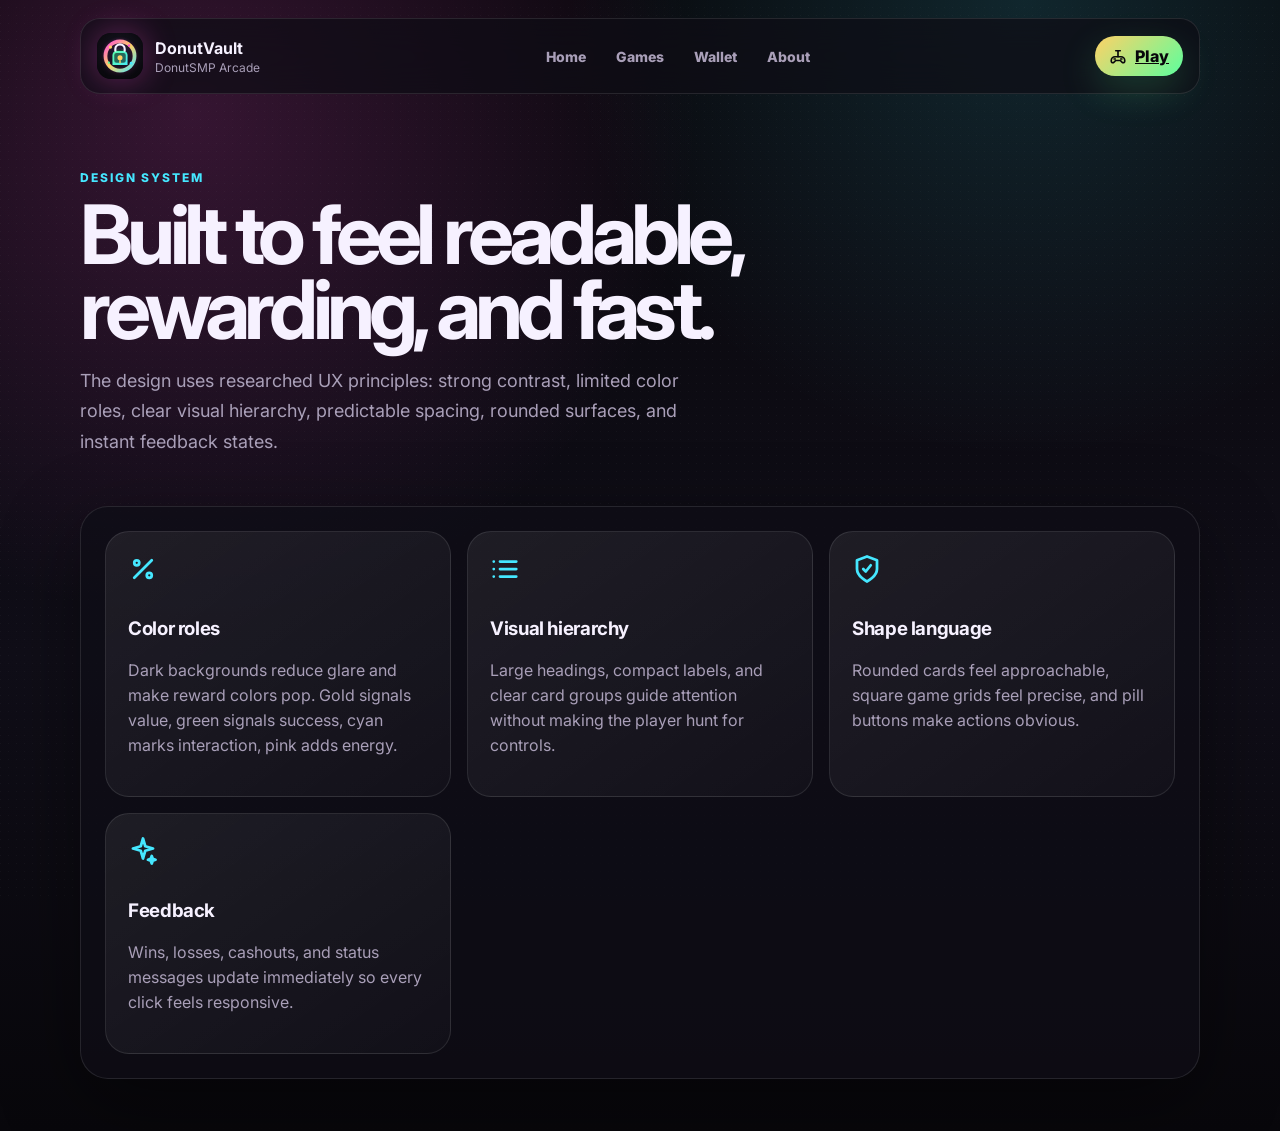
==== about.html @ b3928fac "Expand arcade pages and game lineup" ====
<!DOCTYPE html><html lang="en"><head><meta charset="UTF-8"/><meta name="viewport" content="width=device-width, initial-scale=1.0"/><title>About | DonutVault</title><link rel="icon" href="assets/donutvault-logo.svg" type="image/svg+xml"/><link rel="preconnect" href="https://fonts.googleapis.com"><link rel="preconnect" href="https://fonts.gstatic.com" crossorigin><link href="https://fonts.googleapis.com/css2?family=Inter:wght@400;500;600;700;800;900&display=swap" rel="stylesheet"><link rel="stylesheet" href="style.css"/></head><body><div class="noise"></div><nav class="nav"><a class="brand" href="index.html"><img class="brand-logo" src="assets/donutvault-logo.svg" alt="DonutVault logo"/><div><strong>DonutVault</strong><span>DonutSMP Arcade</span></div></a><div class="nav-links"><a href="index.html">Home</a><a href="games.html">Games</a><a href="wallet.html">Wallet</a><a href="about.html">About</a></div><div class="nav-actions"><a class="primary small" href="games.html"><span class="i i-joystick"></span>Play</a></div></nav><main><section class="page-hero"><p class="eyebrow">Design system</p><h1>Built to feel readable, rewarding, and fast.</h1><p class="subtext">The design uses researched UX principles: strong contrast, limited color roles, clear visual hierarchy, predictable spacing, rounded surfaces, and instant feedback states.</p></section><section class="section"><div class="feature-grid"><article class="feature-card"><span class="i i-percent"></span><h3>Color roles</h3><p>Dark backgrounds reduce glare and make reward colors pop. Gold signals value, green signals success, cyan marks interaction, pink adds energy.</p></article><article class="feature-card"><span class="i i-list"></span><h3>Visual hierarchy</h3><p>Large headings, compact labels, and clear card groups guide attention without making the player hunt for controls.</p></article><article class="feature-card"><span class="i i-shield"></span><h3>Shape language</h3><p>Rounded cards feel approachable, square game grids feel precise, and pill buttons make actions obvious.</p></article><article class="feature-card"><span class="i i-spark"></span><h3>Feedback</h3><p>Wins, losses, cashouts, and status messages update immediately so every click feels responsive.</p></article></div></section></main></body></html>
---- style.css ----
:root {
  --bg: #08070b;
  --bg-2: #111019;
  --card: #171421;
  --card-2: #201a2f;
  --text: #f6f1ff;
  --muted: #a99fb8;
  --line: rgba(255,255,255,.1);
  --pink: #ff4fd8;
  --cyan: #45e7ff;
  --gold: #ffd166;
  --green: #5cff9d;
  --danger: #ff5b7f;
  --shadow: 0 24px 80px rgba(0,0,0,.42);
}

* { box-sizing: border-box; }
html { scroll-behavior: smooth; }
body {
  margin: 0;
  min-height: 100vh;
  font-family: Inter, system-ui, sans-serif;
  color: var(--text);
  background:
    radial-gradient(circle at 15% 10%, rgba(255,79,216,.18), transparent 34%),
    radial-gradient(circle at 80% 0%, rgba(69,231,255,.14), transparent 30%),
    linear-gradient(180deg, #08070b 0%, #100e18 58%, #08070b 100%);
  overflow-x: hidden;
}

.noise {
  position: fixed;
  inset: 0;
  opacity: .035;
  pointer-events: none;
  background-image: linear-gradient(45deg, #fff 1px, transparent 1px);
  background-size: 8px 8px;
  z-index: 0;
}

.nav, main { position: relative; z-index: 1; }
.nav {
  width: min(1120px, calc(100% - 32px));
  margin: 18px auto 0;
  padding: 14px 16px;
  display: flex;
  align-items: center;
  justify-content: space-between;
  border: 1px solid var(--line);
  border-radius: 20px;
  background: rgba(15,13,22,.72);
  backdrop-filter: blur(18px);
}

.brand { display: flex; gap: 12px; align-items: center; }
.brand-logo {
  width: 46px;
  height: 46px;
  border-radius: 14px;
  box-shadow: 0 0 32px rgba(255,79,216,.35);
}
.brand strong, .brand span { display: block; }
.brand span { color: var(--muted); font-size: 12px; margin-top: 2px; }
.nav-actions { display: flex; gap: 10px; }

main { width: min(1120px, calc(100% - 32px)); margin: 0 auto; }
.hero {
  min-height: 600px;
  display: grid;
  grid-template-columns: 1.12fr .88fr;
  align-items: center;
  gap: 42px;
}
.eyebrow {
  margin: 0 0 12px;
  color: var(--cyan);
  text-transform: uppercase;
  letter-spacing: .16em;
  font-size: 12px;
  font-weight: 800;
}
h1, h2, h3, p { margin-top: 0; }
h1 {
  max-width: 720px;
  font-size: clamp(42px, 7vw, 82px);
  line-height: .92;
  letter-spacing: -.07em;
  margin-bottom: 22px;
}
h2 { font-size: clamp(30px, 4vw, 48px); letter-spacing: -.05em; margin-bottom: 0; }
h3 { letter-spacing: -.02em; }
.subtext {
  max-width: 620px;
  color: var(--muted);
  font-size: 18px;
  line-height: 1.7;
}
.hero-buttons { display: flex; gap: 12px; flex-wrap: wrap; margin-top: 28px; }

button, .secondary, select {
  border: 0;
  font: inherit;
  cursor: pointer;
  text-decoration: none;
}
.primary, .secondary, .ghost, .tab {
  border-radius: 999px;
  padding: 13px 18px;
  font-weight: 800;
  transition: .2s ease;
}
.primary {
  color: #08070b;
  background: linear-gradient(135deg, var(--gold), var(--green));
  box-shadow: 0 14px 38px rgba(92,255,157,.18);
}
.secondary, .ghost, .tab {
  color: var(--text);
  background: rgba(255,255,255,.06);
  border: 1px solid var(--line);
}
.tab.active { border-color: rgba(69,231,255,.65); color: var(--cyan); background: rgba(69,231,255,.1); }
.small { padding: 10px 14px; }
.full { width: 100%; margin-top: 14px; }
button:hover, .secondary:hover { transform: translateY(-2px); filter: brightness(1.05); }
button:disabled { opacity: .45; cursor: not-allowed; transform: none; }

.balance-card {
  position: relative;
  min-height: 340px;
  padding: 28px;
  border: 1px solid var(--line);
  border-radius: 32px;
  background: linear-gradient(135deg, rgba(255,255,255,.08), rgba(255,255,255,.03)), var(--card);
  box-shadow: var(--shadow);
  overflow: hidden;
}
.balance-card:before {
  content: "";
  position: absolute;
  width: 250px;
  height: 250px;
  border-radius: 999px;
  right: -80px;
  top: -80px;
  background: radial-gradient(circle, rgba(255,79,216,.45), transparent 65%);
}
.balance-top, .balance-meta { position: relative; display: flex; justify-content: space-between; gap: 12px; }
.balance-top { align-items: center; color: var(--muted); font-weight: 700; }
.live-pill {
  color: #07110b;
  background: var(--green);
  border-radius: 999px;
  padding: 5px 9px;
  font-size: 11px;
  font-weight: 900;
}
.balance {
  position: relative;
  margin: 64px 0 52px;
  font-size: clamp(48px, 8vw, 78px);
  font-weight: 900;
  letter-spacing: -.06em;
}
.balance-meta > div {
  flex: 1;
  padding: 14px;
  border: 1px solid var(--line);
  border-radius: 18px;
  background: rgba(0,0,0,.18);
}
.balance-meta span, .balance-meta strong { display: block; }
.balance-meta span { color: var(--muted); font-size: 12px; margin-bottom: 6px; }
.pulse-line {
  position: absolute;
  left: 0;
  bottom: 0;
  height: 4px;
  width: 100%;
  background: linear-gradient(90deg, var(--pink), var(--cyan), var(--green));
  animation: glow 2.5s ease-in-out infinite alternate;
}
@keyframes glow { from { opacity: .45; } to { opacity: 1; } }

.notice, .wallet-panel, .section {
  margin-bottom: 52px;
  padding: 24px;
  border: 1px solid var(--line);
  border-radius: 28px;
  background: rgba(15,13,22,.78);
  box-shadow: var(--shadow);
}
.notice { color: var(--muted); line-height: 1.6; margin-top: -36px; }
.notice strong { color: var(--text); }
.wallet-panel { display: none; }
.wallet-panel.open { display: block; animation: pop .22s ease; }
@keyframes pop { from { opacity: 0; transform: translateY(10px); } to { opacity: 1; transform: translateY(0); } }
.panel-head, .section-head, .game-info {
  display: flex;
  align-items: flex-start;
  justify-content: space-between;
  gap: 16px;
  margin-bottom: 22px;
}
.game-info span, .stats-pill {
  color: var(--gold);
  border: 1px solid rgba(255,209,102,.25);
  background: rgba(255,209,102,.08);
  padding: 8px 12px;
  border-radius: 999px;
  font-size: 13px;
  font-weight: 800;
  white-space: nowrap;
}
.icon-btn {
  width: 38px;
  height: 38px;
  border-radius: 50%;
  color: var(--text);
  background: rgba(255,255,255,.08);
}
.wallet-grid {
  display: grid;
  grid-template-columns: repeat(2, minmax(0, 1fr));
  gap: 16px;
}
.wallet-box, .game-stage {
  padding: 20px;
  border: 1px solid var(--line);
  border-radius: 22px;
  background: rgba(255,255,255,.045);
}
.wallet-box.accent { border-color: rgba(69,231,255,.25); }
.wallet-box p, .game-info p { color: var(--muted); line-height: 1.55; margin-bottom: 0; }
label { display: block; color: var(--muted); font-size: 13px; font-weight: 800; margin: 0 0 8px; }
input, select {
  width: 100%;
  padding: 13px 14px;
  border-radius: 14px;
  border: 1px solid var(--line);
  color: var(--text);
  background: rgba(0,0,0,.22);
  outline: none;
}
input:focus, select:focus { border-color: rgba(69,231,255,.65); }
small { color: var(--muted); display: block; margin-top: 12px; line-height: 1.45; }
.activity { margin-top: 20px; }
.activity-log { display: grid; gap: 10px; }
.log-item {
  padding: 12px 14px;
  border-radius: 14px;
  background: rgba(0,0,0,.22);
  color: var(--muted);
  border: 1px solid var(--line);
}
.log-item b { color: var(--text); }

.game-tabs { display: flex; flex-wrap: wrap; gap: 10px; margin-bottom: 16px; }
.game-stage { display: none; }
.game-stage.active { display: block; animation: pop .2s ease; }
.controls {
  display: grid;
  grid-template-columns: 80px minmax(120px, 1fr) 90px minmax(120px, 1fr) auto auto;
  align-items: end;
  gap: 10px;
  margin-bottom: 18px;
}
.controls label { align-self: center; margin: 0; }
.mini-status {
  min-height: 44px;
  display: flex;
  align-items: center;
  padding: 12px 14px;
  border-radius: 16px;
  color: var(--muted);
  background: rgba(0,0,0,.2);
  border: 1px solid var(--line);
  margin-bottom: 16px;
}
.mini-status.win { color: var(--green); border-color: rgba(92,255,157,.35); }
.mini-status.lose { color: var(--danger); border-color: rgba(255,91,127,.35); }

.mines-board {
  display: grid;
  grid-template-columns: repeat(5, minmax(44px, 1fr));
  gap: 10px;
}
.tile, .door {
  min-height: 72px;
  border-radius: 18px;
  color: var(--text);
  background: linear-gradient(135deg, rgba(255,255,255,.09), rgba(255,255,255,.03));
  border: 1px solid var(--line);
  font-weight: 900;
  font-size: 20px;
}
.tile.safe, .door.safe { background: rgba(92,255,157,.12); border-color: rgba(92,255,157,.35); color: var(--green); }
.tile.mine, .door.bust { background: rgba(255,91,127,.13); border-color: rgba(255,91,127,.4); color: var(--danger); }

.dice-result {
  display: grid;
  place-items: center;
  min-height: 160px;
  margin-bottom: 16px;
  border-radius: 24px;
  border: 1px solid var(--line);
  background: radial-gradient(circle, rgba(69,231,255,.12), rgba(255,255,255,.035));
  font-size: clamp(58px, 10vw, 110px);
  font-weight: 900;
  letter-spacing: -.06em;
}

.pulse-track {
  position: relative;
  height: 74px;
  margin: 20px 0 16px;
  border-radius: 999px;
  background: rgba(0,0,0,.25);
  border: 1px solid var(--line);
  overflow: hidden;
}
.pulse-zone {
  position: absolute;
  top: 0;
  bottom: 0;
  left: 42%;
  width: 18%;
  background: linear-gradient(90deg, rgba(92,255,157,.08), rgba(92,255,157,.35));
}
.pulse-dot {
  position: absolute;
  top: 9px;
  left: 0;
  width: 56px;
  height: 56px;
  border-radius: 50%;
  background: linear-gradient(135deg, var(--pink), var(--cyan));
  box-shadow: 0 0 28px rgba(69,231,255,.45);
}
.vault-doors {
  display: grid;
  grid-template-columns: repeat(4, minmax(90px, 1fr));
  gap: 12px;
}
.door { min-height: 110px; font-size: 32px; }

.toast {
  position: fixed;
  right: 18px;
  bottom: 18px;
  z-index: 5;
  max-width: 340px;
  padding: 14px 16px;
  border-radius: 16px;
  border: 1px solid var(--line);
  background: rgba(10,9,15,.94);
  color: var(--text);
  box-shadow: var(--shadow);
  opacity: 0;
  transform: translateY(12px);
  pointer-events: none;
  transition: .22s ease;
}
.toast.show { opacity: 1; transform: translateY(0); }

@media (max-width: 900px) {
  .nav { align-items: flex-start; }
  .nav-actions { flex-direction: column; }
  .hero { grid-template-columns: 1fr; min-height: auto; padding: 72px 0 36px; }
  .wallet-grid { grid-template-columns: 1fr; }
  .controls { grid-template-columns: 1fr; align-items: stretch; }
  .section-head, .panel-head, .game-info { flex-direction: column; }
  .mines-board { grid-template-columns: repeat(5, 1fr); }
  .tile { min-height: 54px; }
  .vault-doors { grid-template-columns: repeat(2, 1fr); }
}

/* Clean line icons */
.i {
  --icon-size: 18px;
  width: var(--icon-size);
  height: var(--icon-size);
  display: inline-block;
  vertical-align: -3px;
  margin-right: 8px;
  color: currentColor;
  background: currentColor;
  flex: 0 0 auto;
  -webkit-mask: var(--icon) center / contain no-repeat;
  mask: var(--icon) center / contain no-repeat;
}
button .i, a .i, .tab .i { margin-right: 8px; }
.balance-meta .i { --icon-size: 13px; margin-right: 5px; vertical-align: -2px; }
.game-title-icon { --icon-size: 24px; color: var(--cyan); }
.notice-icon { --icon-size: 20px; color: var(--green); margin-right: 10px; }
.i-wallet { --icon: url("data:image/svg+xml,%3Csvg xmlns='http://www.w3.org/2000/svg' viewBox='0 0 24 24' fill='none' stroke='black' stroke-width='2.2' stroke-linecap='round' stroke-linejoin='round'%3E%3Cpath d='M3 7h18v13H3z'/%3E%3Cpath d='M16 7V5a2 2 0 0 0-2-2H5a2 2 0 0 0-2 2v2'/%3E%3Ccircle cx='17' cy='14' r='1.2'/%3E%3C/svg%3E"); }
.i-gift { --icon: url("data:image/svg+xml,%3Csvg xmlns='http://www.w3.org/2000/svg' viewBox='0 0 24 24' fill='none' stroke='black' stroke-width='2.2' stroke-linecap='round' stroke-linejoin='round'%3E%3Crect x='3' y='8' width='18' height='13' rx='2'/%3E%3Cpath d='M12 8v13M3 12h18M7.5 8C5 6 6 3 8.5 4.2C10 5 12 8 12 8s2-3 3.5-3.8C18 3 19 6 16.5 8'/%3E%3C/svg%3E"); }
.i-joystick { --icon: url("data:image/svg+xml,%3Csvg xmlns='http://www.w3.org/2000/svg' viewBox='0 0 24 24' fill='none' stroke='black' stroke-width='2.2' stroke-linecap='round' stroke-linejoin='round'%3E%3Cpath d='M8 13h8a5 5 0 0 1 5 5v1a2 2 0 0 1-3.4 1.4L15 18H9l-2.6 2.4A2 2 0 0 1 3 19v-1a5 5 0 0 1 5-5Z'/%3E%3Cpath d='M12 13V5M9 5h6'/%3E%3Ccircle cx='16.5' cy='16' r='.5'/%3E%3Ccircle cx='7.5' cy='16' r='.5'/%3E%3C/svg%3E"); }
.i-level { --icon: url("data:image/svg+xml,%3Csvg xmlns='http://www.w3.org/2000/svg' viewBox='0 0 24 24' fill='none' stroke='black' stroke-width='2.2' stroke-linecap='round' stroke-linejoin='round'%3E%3Cpath d='m4 16 5-5 4 4 7-7'/%3E%3Cpath d='M14 8h6v6'/%3E%3C/svg%3E"); }
.i-spark { --icon: url("data:image/svg+xml,%3Csvg xmlns='http://www.w3.org/2000/svg' viewBox='0 0 24 24' fill='none' stroke='black' stroke-width='2.2' stroke-linecap='round' stroke-linejoin='round'%3E%3Cpath d='M12 2l1.8 6.2L20 10l-6.2 1.8L12 18l-1.8-6.2L4 10l6.2-1.8L12 2Z'/%3E%3Cpath d='M19 16l.8 2.2L22 19l-2.2.8L19 22l-.8-2.2L16 19l2.2-.8L19 16Z'/%3E%3C/svg%3E"); }
.i-percent { --icon: url("data:image/svg+xml,%3Csvg xmlns='http://www.w3.org/2000/svg' viewBox='0 0 24 24' fill='none' stroke='black' stroke-width='2.2' stroke-linecap='round' stroke-linejoin='round'%3E%3Cpath d='M19 5 5 19'/%3E%3Ccircle cx='7' cy='7' r='2'/%3E%3Ccircle cx='17' cy='17' r='2'/%3E%3C/svg%3E"); }
.i-shield { --icon: url("data:image/svg+xml,%3Csvg xmlns='http://www.w3.org/2000/svg' viewBox='0 0 24 24' fill='none' stroke='black' stroke-width='2.2' stroke-linecap='round' stroke-linejoin='round'%3E%3Cpath d='M12 22s8-4 8-10V5l-8-3-8 3v7c0 6 8 10 8 10Z'/%3E%3Cpath d='m9 12 2 2 4-5'/%3E%3C/svg%3E"); }
.i-arrow-down { --icon: url("data:image/svg+xml,%3Csvg xmlns='http://www.w3.org/2000/svg' viewBox='0 0 24 24' fill='none' stroke='black' stroke-width='2.2' stroke-linecap='round' stroke-linejoin='round'%3E%3Cpath d='M12 3v14'/%3E%3Cpath d='m6 11 6 6 6-6'/%3E%3Cpath d='M5 21h14'/%3E%3C/svg%3E"); }
.i-arrow-up { --icon: url("data:image/svg+xml,%3Csvg xmlns='http://www.w3.org/2000/svg' viewBox='0 0 24 24' fill='none' stroke='black' stroke-width='2.2' stroke-linecap='round' stroke-linejoin='round'%3E%3Cpath d='M12 21V7'/%3E%3Cpath d='m6 13 6-6 6 6'/%3E%3Cpath d='M5 3h14'/%3E%3C/svg%3E"); }
.i-list { --icon: url("data:image/svg+xml,%3Csvg xmlns='http://www.w3.org/2000/svg' viewBox='0 0 24 24' fill='none' stroke='black' stroke-width='2.2' stroke-linecap='round' stroke-linejoin='round'%3E%3Cpath d='M8 6h13M8 12h13M8 18h13'/%3E%3Cpath d='M3 6h.01M3 12h.01M3 18h.01'/%3E%3C/svg%3E"); }
.i-mines { --icon: url("data:image/svg+xml,%3Csvg xmlns='http://www.w3.org/2000/svg' viewBox='0 0 24 24' fill='none' stroke='black' stroke-width='2.1' stroke-linecap='round' stroke-linejoin='round'%3E%3Ccircle cx='12' cy='13' r='6'/%3E%3Cpath d='M12 1v4M12 21v2M4.2 5.2 7 8M17 18l2.8 2.8M1 13h4M19 13h4M4.2 20.8 7 18M17 8l2.8-2.8'/%3E%3C/svg%3E"); }
.i-dice { --icon: url("data:image/svg+xml,%3Csvg xmlns='http://www.w3.org/2000/svg' viewBox='0 0 24 24' fill='none' stroke='black' stroke-width='2.2' stroke-linecap='round' stroke-linejoin='round'%3E%3Crect x='4' y='4' width='16' height='16' rx='4'/%3E%3Ccircle cx='8.5' cy='8.5' r='.7'/%3E%3Ccircle cx='15.5' cy='8.5' r='.7'/%3E%3Ccircle cx='12' cy='12' r='.7'/%3E%3Ccircle cx='8.5' cy='15.5' r='.7'/%3E%3Ccircle cx='15.5' cy='15.5' r='.7'/%3E%3C/svg%3E"); }
.i-pulse { --icon: url("data:image/svg+xml,%3Csvg xmlns='http://www.w3.org/2000/svg' viewBox='0 0 24 24' fill='none' stroke='black' stroke-width='2.2' stroke-linecap='round' stroke-linejoin='round'%3E%3Cpath d='M3 12h4l2-6 4 12 2-6h6'/%3E%3C/svg%3E"); }
.i-vault { --icon: url("data:image/svg+xml,%3Csvg xmlns='http://www.w3.org/2000/svg' viewBox='0 0 24 24' fill='none' stroke='black' stroke-width='2.2' stroke-linecap='round' stroke-linejoin='round'%3E%3Crect x='4' y='8' width='16' height='12' rx='2'/%3E%3Cpath d='M8 8V6a4 4 0 0 1 8 0v2'/%3E%3Ccircle cx='12' cy='14' r='2'/%3E%3C/svg%3E"); }
.i-play { --icon: url("data:image/svg+xml,%3Csvg xmlns='http://www.w3.org/2000/svg' viewBox='0 0 24 24' fill='black'%3E%3Cpath d='M8 5v14l11-7z'/%3E%3C/svg%3E"); }
.i-stop { --icon: url("data:image/svg+xml,%3Csvg xmlns='http://www.w3.org/2000/svg' viewBox='0 0 24 24' fill='black'%3E%3Crect x='7' y='7' width='10' height='10' rx='2'/%3E%3C/svg%3E"); }
.i-cash { --icon: url("data:image/svg+xml,%3Csvg xmlns='http://www.w3.org/2000/svg' viewBox='0 0 24 24' fill='none' stroke='black' stroke-width='2.2' stroke-linecap='round' stroke-linejoin='round'%3E%3Crect x='3' y='6' width='18' height='12' rx='2'/%3E%3Ccircle cx='12' cy='12' r='3'/%3E%3Cpath d='M6 9v.01M18 15v.01'/%3E%3C/svg%3E"); }

/* Multi-page polish + aesthetic pass */
.brand { color: var(--text); text-decoration: none; }
.nav-links { display: flex; gap: 6px; align-items: center; }
.nav-links a {
  color: var(--muted);
  text-decoration: none;
  font-size: 14px;
  font-weight: 800;
  padding: 10px 12px;
  border-radius: 999px;
  transition: .2s ease;
}
.nav-links a:hover { color: var(--text); background: rgba(255,255,255,.07); }
.primary, .secondary, .ghost, .tab { display: inline-flex; align-items: center; justify-content: center; gap: 0; }
.page-hero { padding: 76px 0 30px; max-width: 780px; }
.page-hero h1 { margin-bottom: 18px; }
.home-hero { min-height: 560px; }
.compact-section { margin-top: -20px; }
.feature-grid { display: grid; grid-template-columns: repeat(3, minmax(0, 1fr)); gap: 16px; }
.feature-card {
  color: var(--text);
  text-decoration: none;
  min-height: 190px;
  padding: 22px;
  border: 1px solid var(--line);
  border-radius: 24px;
  background: linear-gradient(145deg, rgba(255,255,255,.07), rgba(255,255,255,.025));
  transition: .22s ease;
}
.feature-card:hover { transform: translateY(-3px); border-color: rgba(69,231,255,.35); box-shadow: 0 18px 50px rgba(0,0,0,.28); }
.feature-card > .i { --icon-size: 30px; color: var(--cyan); margin: 0 0 32px; }
.feature-card p { color: var(--muted); line-height: 1.55; }
.wallet-panel.open { display: block; }

/* Exactly square Mines board */
.mines-wrap { display: flex; justify-content: center; }
.mines-board {
  width: min(100%, 430px);
  grid-template-columns: repeat(5, 1fr) !important;
  gap: 9px;
}
.tile {
  width: 100%;
  min-height: 0 !important;
  aspect-ratio: 1 / 1;
  border-radius: 16px;
}

.card-table { display: grid; grid-template-columns: repeat(2, minmax(0, 1fr)); gap: 16px; margin-bottom: 16px; }
.card-table h4 { margin: 0 0 10px; color: var(--muted); }
.cards { display: flex; flex-wrap: wrap; gap: 10px; min-height: 92px; padding: 14px; border: 1px solid var(--line); border-radius: 18px; background: rgba(0,0,0,.18); }
.card {
  width: 58px;
  height: 78px;
  display: grid;
  place-items: center;
  border-radius: 12px;
  background: linear-gradient(180deg, #f7f2ff, #d9d0eb);
  color: #111019;
  font-weight: 900;
  box-shadow: 0 8px 22px rgba(0,0,0,.22);
}
.card small { color: inherit; margin: 0; font-size: 15px; }
.card.red { color: #d7264f; }
.coin-display {
  display: grid;
  place-items: center;
  width: 180px;
  height: 180px;
  margin: 18px auto;
  border-radius: 50%;
  color: #08070b;
  font-size: 84px;
  font-weight: 900;
  background: radial-gradient(circle at 35% 30%, #fff1a8, var(--gold) 45%, #b06d18 100%);
  box-shadow: 0 20px 70px rgba(255,209,102,.22);
}
.plinko-board {
  padding: 18px 0;
  border: 1px solid var(--line);
  border-radius: 24px;
  background: radial-gradient(circle at 50% 0%, rgba(69,231,255,.13), rgba(0,0,0,.18));
}
.peg-row { display: flex; justify-content: center; gap: 24px; margin: 10px 0; }
.peg-row span { width: 10px; height: 10px; border-radius: 50%; background: rgba(246,241,255,.72); box-shadow: 0 0 12px rgba(69,231,255,.35); }
.plinko-slots { display: grid; grid-template-columns: repeat(9, 1fr); gap: 6px; margin: 10px 0 16px; }
.plinko-slots span { text-align: center; padding: 10px 4px; border-radius: 12px; background: rgba(255,255,255,.06); color: var(--muted); font-size: 12px; font-weight: 900; border: 1px solid var(--line); }
.plinko-slots span.hit { color: #08070b; background: var(--gold); transform: translateY(-2px); }
.i-cards { --icon: url("data:image/svg+xml,%3Csvg xmlns='http://www.w3.org/2000/svg' viewBox='0 0 24 24' fill='none' stroke='black' stroke-width='2.1' stroke-linecap='round' stroke-linejoin='round'%3E%3Crect x='8' y='3' width='11' height='16' rx='2'/%3E%3Cpath d='M5 7v12a2 2 0 0 0 2 2h8'/%3E%3Cpath d='M12 8h3M12 12h3'/%3E%3C/svg%3E"); }
.i-coin { --icon: url("data:image/svg+xml,%3Csvg xmlns='http://www.w3.org/2000/svg' viewBox='0 0 24 24' fill='none' stroke='black' stroke-width='2.1' stroke-linecap='round' stroke-linejoin='round'%3E%3Ccircle cx='12' cy='12' r='8'/%3E%3Cpath d='M12 8v8M9 10h4.5a2 2 0 0 1 0 4H9'/%3E%3C/svg%3E"); }
.i-diamond { --icon: url("data:image/svg+xml,%3Csvg xmlns='http://www.w3.org/2000/svg' viewBox='0 0 24 24' fill='none' stroke='black' stroke-width='2.1' stroke-linecap='round' stroke-linejoin='round'%3E%3Cpath d='M12 3 21 12 12 21 3 12z'/%3E%3C/svg%3E"); }
.i-plinko { --icon: url("data:image/svg+xml,%3Csvg xmlns='http://www.w3.org/2000/svg' viewBox='0 0 24 24' fill='none' stroke='black' stroke-width='2.1' stroke-linecap='round' stroke-linejoin='round'%3E%3Ccircle cx='12' cy='4' r='1.5'/%3E%3Ccircle cx='8' cy='10' r='1.5'/%3E%3Ccircle cx='16' cy='10' r='1.5'/%3E%3Ccircle cx='5' cy='16' r='1.5'/%3E%3Ccircle cx='12' cy='16' r='1.5'/%3E%3Ccircle cx='19' cy='16' r='1.5'/%3E%3Cpath d='M4 21h16'/%3E%3C/svg%3E"); }

@media (max-width: 900px) {
  .nav { flex-wrap: wrap; }
  .nav-links { order: 3; width: 100%; justify-content: center; flex-wrap: wrap; }
  .feature-grid { grid-template-columns: 1fr; }
  .card-table { grid-template-columns: 1fr; }
  .mines-board { width: min(100%, 360px); }
}
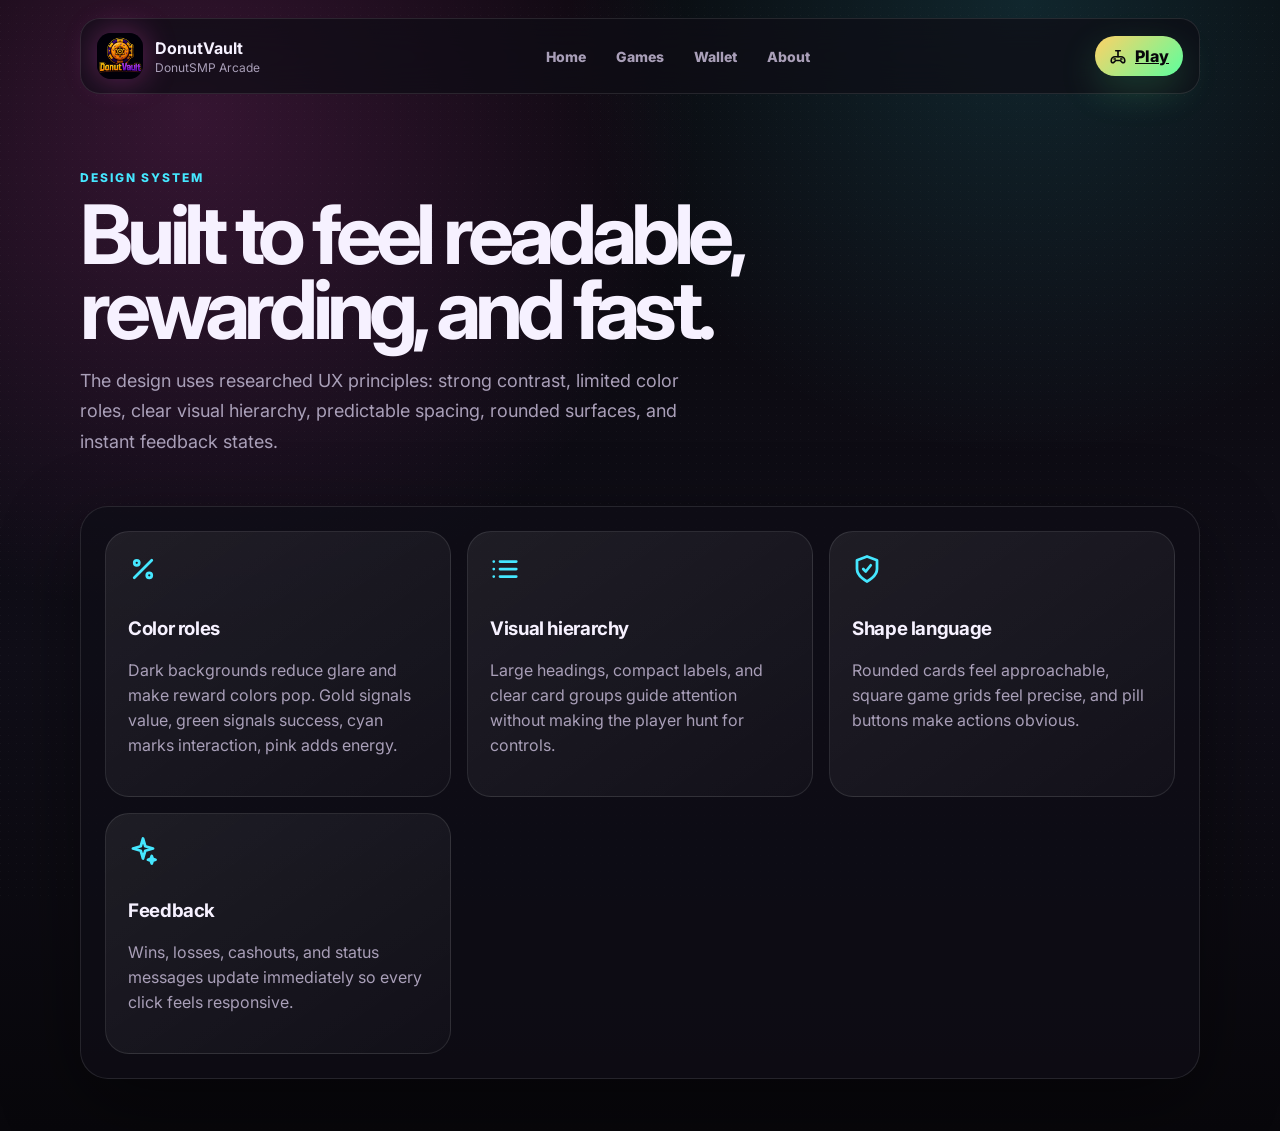
==== commit 13c87019: "Add casino-style game animations and uploaded logo" ====
--- a/about.html
+++ b/about.html
@@ -1 +1,3 @@
-<!DOCTYPE html><html lang="en"><head><meta charset="UTF-8"/><meta name="viewport" content="width=device-width, initial-scale=1.0"/><title>About | DonutVault</title><link rel="icon" href="assets/donutvault-logo.svg" type="image/svg+xml"/><link rel="preconnect" href="https://fonts.googleapis.com"><link rel="preconnect" href="https://fonts.gstatic.com" crossorigin><link href="https://fonts.googleapis.com/css2?family=Inter:wght@400;500;600;700;800;900&display=swap" rel="stylesheet"><link rel="stylesheet" href="style.css"/></head><body><div class="noise"></div><nav class="nav"><a class="brand" href="index.html"><img class="brand-logo" src="assets/donutvault-logo.svg" alt="DonutVault logo"/><div><strong>DonutVault</strong><span>DonutSMP Arcade</span></div></a><div class="nav-links"><a href="index.html">Home</a><a href="games.html">Games</a><a href="wallet.html">Wallet</a><a href="about.html">About</a></div><div class="nav-actions"><a class="primary small" href="games.html"><span class="i i-joystick"></span>Play</a></div></nav><main><section class="page-hero"><p class="eyebrow">Design system</p><h1>Built to feel readable, rewarding, and fast.</h1><p class="subtext">The design uses researched UX principles: strong contrast, limited color roles, clear visual hierarchy, predictable spacing, rounded surfaces, and instant feedback states.</p></section><section class="section"><div class="feature-grid"><article class="feature-card"><span class="i i-percent"></span><h3>Color roles</h3><p>Dark backgrounds reduce glare and make reward colors pop. Gold signals value, green signals success, cyan marks interaction, pink adds energy.</p></article><article class="feature-card"><span class="i i-list"></span><h3>Visual hierarchy</h3><p>Large headings, compact labels, and clear card groups guide attention without making the player hunt for controls.</p></article><article class="feature-card"><span class="i i-shield"></span><h3>Shape language</h3><p>Rounded cards feel approachable, square game grids feel precise, and pill buttons make actions obvious.</p></article><article class="feature-card"><span class="i i-spark"></span><h3>Feedback</h3><p>Wins, losses, cashouts, and status messages update immediately so every click feels responsive.</p></article></div></section></main></body></html>
+<!DOCTYPE html><html lang="en"><head><meta charset="UTF-8"/><meta name="viewport" content="width=device-width, initial-scale=1.0"/><title>About | DonutVault</title><link rel="icon" href="assets/donutvault-logo.png" type="image/png"/><link rel="preconnect" href="https://fonts.googleapis.com"><link rel="preconnect" href="https://fonts.gstatic.com" crossorigin><link href="https://fonts.googleapis.com/css2?family=Inter:wght@400;500;600;700;800;900&display=swap" rel="stylesheet"><link rel="stylesheet" href="style.css"/></head><body><div class="noise"></div><nav class="nav"><a class="brand" href="index.html"><img class="brand-logo" src="assets/donutvault-logo.png" alt="DonutVault logo"/><div><strong>DonutVault</strong><span>DonutSMP Arcade</span></div></a><div class="nav-links"><a href="index.html">Home</a><a href="games.html">Games</a><a href="wallet.html">Wallet</a><a href="about.html">About</a></div><div class="nav-actions"><a class="primary small" href="games.html"><span class="i i-joystick"></span>Play</a></div></nav><main><section class="page-hero"><p class="eyebrow">Design system</p><h1>Built to feel readable, rewarding, and fast.</h1><p class="subtext">The design uses researched UX principles: strong contrast, limited color roles, clear visual hierarchy, predictable spacing, rounded surfaces, and instant feedback states.</p></section><section class="section"><div class="feature-grid"><article class="feature-card"><span class="i i-percent"></span><h3>Color roles</h3><p>Dark backgrounds reduce glare and make reward colors pop. Gold signals value, green signals success, cyan marks interaction, pink adds energy.</p></article><article class="feature-card"><span class="i i-list"></span><h3>Visual hierarchy</h3><p>Large headings, compact labels, and clear card groups guide attention without making the player hunt for controls.</p></article><article class="feature-card"><span class="i i-shield"></span><h3>Shape language</h3><p>Rounded cards feel approachable, square game grids feel precise, and pill buttons make actions obvious.</p></article><article class="feature-card"><span class="i i-spark"></span><h3>Feedback</h3><p>Wins, losses, cashouts, and status messages update immediately so every click feels responsive.</p></article></div></section></main></body></html>
+
+
--- a/style.css
+++ b/style.css
@@ -511,3 +511,100 @@
   .card-table { grid-template-columns: 1fr; }
   .mines-board { width: min(100%, 360px); }
 }
+
+/* Suspense / casino animation pass */
+.brand-logo {
+  object-fit: cover;
+  background: rgba(0,0,0,.35);
+}
+.tile {
+  font-size: clamp(18px, 4vw, 30px);
+  transition: transform .22s ease, box-shadow .22s ease, border-color .22s ease, background .22s ease;
+}
+.tile:not(:disabled):hover { transform: translateY(-3px) scale(1.02); box-shadow: 0 14px 36px rgba(69,231,255,.16); }
+.tile.scanning {
+  animation: tileScan .52s ease infinite alternate;
+  border-color: rgba(255,209,102,.7);
+}
+.tile.safe {
+  color: var(--cyan);
+  text-shadow: 0 0 18px rgba(69,231,255,.6);
+  animation: diamondPop .42s cubic-bezier(.2,1.5,.4,1);
+}
+.tile.mine {
+  animation: bombPop .5s cubic-bezier(.2,1.4,.4,1);
+  font-size: clamp(20px, 4vw, 32px);
+}
+@keyframes tileScan { from { filter: brightness(1); } to { filter: brightness(1.35); transform: translateY(-2px); } }
+@keyframes diamondPop { 0% { transform: scale(.55) rotate(-18deg); } 70% { transform: scale(1.14) rotate(8deg); } 100% { transform: scale(1); } }
+@keyframes bombPop { 0% { transform: scale(.55); } 45% { transform: scale(1.22); box-shadow: 0 0 42px rgba(255,91,127,.42); } 100% { transform: scale(1); } }
+
+.card-table {
+  position: relative;
+  padding: 18px;
+  border-radius: 28px;
+  background:
+    radial-gradient(circle at 50% 0%, rgba(92,255,157,.12), transparent 38%),
+    linear-gradient(145deg, rgba(255,255,255,.055), rgba(255,255,255,.018));
+  border: 1px solid rgba(255,255,255,.09);
+}
+.cards { perspective: 900px; }
+.card {
+  position: relative;
+  transform-origin: center;
+}
+.card.dealt { animation: dealCard .48s cubic-bezier(.18,.9,.22,1.1) both; }
+.card.back {
+  background:
+    linear-gradient(135deg, rgba(255,79,216,.85), rgba(69,231,255,.7)),
+    repeating-linear-gradient(45deg, rgba(255,255,255,.16) 0 4px, transparent 4px 8px);
+  color: transparent;
+}
+.card.back:after {
+  content: "D";
+  color: rgba(8,7,11,.75);
+  font-size: 30px;
+  font-weight: 900;
+}
+@keyframes dealCard {
+  from { opacity: 0; transform: translateY(-34px) rotate(-8deg) scale(.85); }
+  to { opacity: 1; transform: translateY(0) rotate(0) scale(1); }
+}
+.coin-display.flipping {
+  color: transparent;
+  animation: coinSpin .12s linear infinite, coinGlow .8s ease-in-out infinite alternate;
+}
+.coin-display.flipping:after {
+  content: "$";
+  color: rgba(8,7,11,.75);
+}
+@keyframes coinSpin { to { transform: rotateY(180deg) rotateZ(12deg); } }
+@keyframes coinGlow { from { box-shadow: 0 20px 70px rgba(255,209,102,.22); } to { box-shadow: 0 20px 90px rgba(255,209,102,.45); } }
+.dice-result.rolling { animation: dicePulse .16s ease infinite alternate; color: var(--gold); }
+@keyframes dicePulse { from { transform: scale(.98); } to { transform: scale(1.03); text-shadow: 0 0 30px rgba(255,209,102,.35); } }
+.plinko-board {
+  position: relative;
+  min-height: 310px;
+  overflow: hidden;
+}
+.plinko-ball {
+  position: absolute;
+  left: 50%;
+  top: 4%;
+  width: 24px;
+  height: 24px;
+  margin-left: -12px;
+  border-radius: 50%;
+  background: radial-gradient(circle at 35% 28%, #fff6c9, var(--gold) 46%, #ad6812 100%);
+  box-shadow: 0 0 24px rgba(255,209,102,.52);
+  transition: left .15s ease, top .15s ease;
+  z-index: 3;
+}
+.plinko-slots span.hit {
+  animation: slotHit .55s cubic-bezier(.2,1.5,.4,1);
+}
+@keyframes slotHit { 0% { transform: translateY(0) scale(1); } 50% { transform: translateY(-8px) scale(1.08); } 100% { transform: translateY(-2px) scale(1); } }
+.game-stage.active {
+  animation: tableReveal .28s ease both;
+}
+@keyframes tableReveal { from { opacity: 0; transform: translateY(12px); } to { opacity: 1; transform: translateY(0); } }
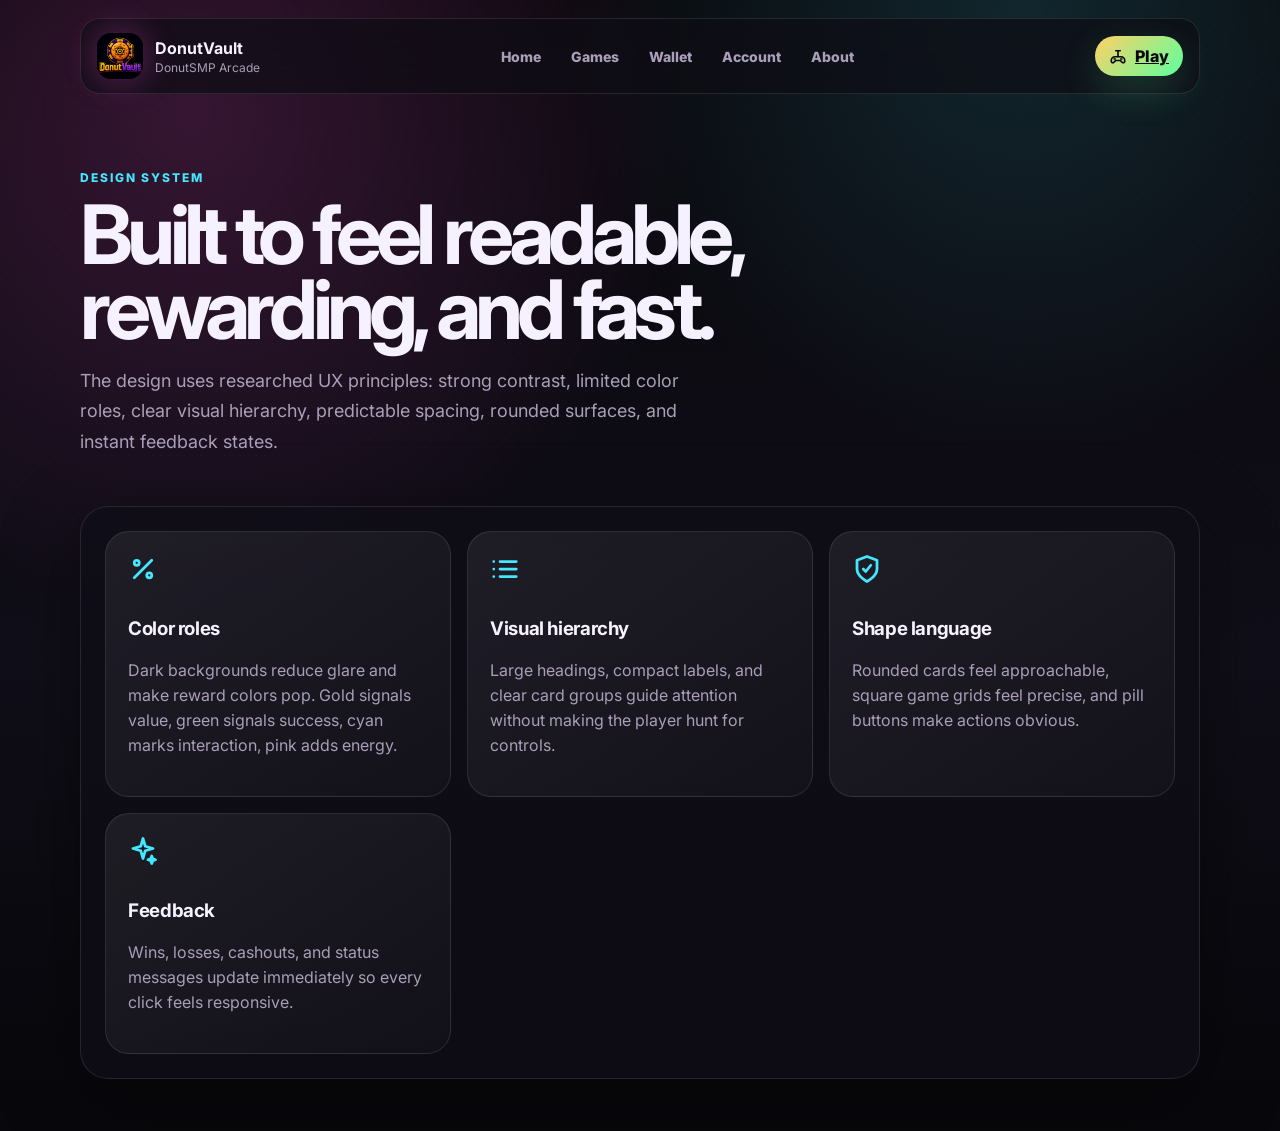
==== commit 8c990c06: "Add Minecraft account linking" ====
--- a/about.html
+++ b/about.html
@@ -1,3 +1,4 @@
-<!DOCTYPE html><html lang="en"><head><meta charset="UTF-8"/><meta name="viewport" content="width=device-width, initial-scale=1.0"/><title>About | DonutVault</title><link rel="icon" href="assets/donutvault-logo.png" type="image/png"/><link rel="preconnect" href="https://fonts.googleapis.com"><link rel="preconnect" href="https://fonts.gstatic.com" crossorigin><link href="https://fonts.googleapis.com/css2?family=Inter:wght@400;500;600;700;800;900&display=swap" rel="stylesheet"><link rel="stylesheet" href="style.css"/></head><body><div class="noise"></div><nav class="nav"><a class="brand" href="index.html"><img class="brand-logo" src="assets/donutvault-logo.png" alt="DonutVault logo"/><div><strong>DonutVault</strong><span>DonutSMP Arcade</span></div></a><div class="nav-links"><a href="index.html">Home</a><a href="games.html">Games</a><a href="wallet.html">Wallet</a><a href="about.html">About</a></div><div class="nav-actions"><a class="primary small" href="games.html"><span class="i i-joystick"></span>Play</a></div></nav><main><section class="page-hero"><p class="eyebrow">Design system</p><h1>Built to feel readable, rewarding, and fast.</h1><p class="subtext">The design uses researched UX principles: strong contrast, limited color roles, clear visual hierarchy, predictable spacing, rounded surfaces, and instant feedback states.</p></section><section class="section"><div class="feature-grid"><article class="feature-card"><span class="i i-percent"></span><h3>Color roles</h3><p>Dark backgrounds reduce glare and make reward colors pop. Gold signals value, green signals success, cyan marks interaction, pink adds energy.</p></article><article class="feature-card"><span class="i i-list"></span><h3>Visual hierarchy</h3><p>Large headings, compact labels, and clear card groups guide attention without making the player hunt for controls.</p></article><article class="feature-card"><span class="i i-shield"></span><h3>Shape language</h3><p>Rounded cards feel approachable, square game grids feel precise, and pill buttons make actions obvious.</p></article><article class="feature-card"><span class="i i-spark"></span><h3>Feedback</h3><p>Wins, losses, cashouts, and status messages update immediately so every click feels responsive.</p></article></div></section></main></body></html>
+<!DOCTYPE html><html lang="en"><head><meta charset="UTF-8"/><meta name="viewport" content="width=device-width, initial-scale=1.0"/><title>About | DonutVault</title><link rel="icon" href="assets/donutvault-logo.png" type="image/png"/><link rel="preconnect" href="https://fonts.googleapis.com"><link rel="preconnect" href="https://fonts.gstatic.com" crossorigin><link href="https://fonts.googleapis.com/css2?family=Inter:wght@400;500;600;700;800;900&display=swap" rel="stylesheet"><link rel="stylesheet" href="style.css"/></head><body><div class="noise"></div><nav class="nav"><a class="brand" href="index.html"><img class="brand-logo" src="assets/donutvault-logo.png" alt="DonutVault logo"/><div><strong>DonutVault</strong><span>DonutSMP Arcade</span></div></a><div class="nav-links"><a href="index.html">Home</a><a href="games.html">Games</a><a href="wallet.html">Wallet</a><a href="account.html">Account</a><a href="about.html">About</a></div><div class="nav-actions"><a class="primary small" href="games.html"><span class="i i-joystick"></span>Play</a></div></nav><main><section class="page-hero"><p class="eyebrow">Design system</p><h1>Built to feel readable, rewarding, and fast.</h1><p class="subtext">The design uses researched UX principles: strong contrast, limited color roles, clear visual hierarchy, predictable spacing, rounded surfaces, and instant feedback states.</p></section><section class="section"><div class="feature-grid"><article class="feature-card"><span class="i i-percent"></span><h3>Color roles</h3><p>Dark backgrounds reduce glare and make reward colors pop. Gold signals value, green signals success, cyan marks interaction, pink adds energy.</p></article><article class="feature-card"><span class="i i-list"></span><h3>Visual hierarchy</h3><p>Large headings, compact labels, and clear card groups guide attention without making the player hunt for controls.</p></article><article class="feature-card"><span class="i i-shield"></span><h3>Shape language</h3><p>Rounded cards feel approachable, square game grids feel precise, and pill buttons make actions obvious.</p></article><article class="feature-card"><span class="i i-spark"></span><h3>Feedback</h3><p>Wins, losses, cashouts, and status messages update immediately so every click feels responsive.</p></article></div></section></main></body></html>
 
 
+
--- a/style.css
+++ b/style.css
@@ -488,17 +488,26 @@
   background: radial-gradient(circle at 35% 30%, #fff1a8, var(--gold) 45%, #b06d18 100%);
   box-shadow: 0 20px 70px rgba(255,209,102,.22);
 }
+.plinko-arena {
+  width: min(100%, 760px);
+  margin: 0 auto;
+}
 .plinko-board {
-  padding: 18px 0;
-  border: 1px solid var(--line);
-  border-radius: 24px;
-  background: radial-gradient(circle at 50% 0%, rgba(69,231,255,.13), rgba(0,0,0,.18));
-}
-.peg-row { display: flex; justify-content: center; gap: 24px; margin: 10px 0; }
+  width: 100%;
+  padding: 28px 0 18px;
+  border: 1px solid var(--line);
+  border-radius: 24px 24px 0 0;
+  background: radial-gradient(circle at 50% 0%, rgba(69,231,255,.16), rgba(0,0,0,.18));
+}
+.peg-row { display: flex; justify-content: center; gap: clamp(18px, 4.4vw, 42px); margin: 11px 0; }
 .peg-row span { width: 10px; height: 10px; border-radius: 50%; background: rgba(246,241,255,.72); box-shadow: 0 0 12px rgba(69,231,255,.35); }
-.plinko-slots { display: grid; grid-template-columns: repeat(9, 1fr); gap: 6px; margin: 10px 0 16px; }
-.plinko-slots span { text-align: center; padding: 10px 4px; border-radius: 12px; background: rgba(255,255,255,.06); color: var(--muted); font-size: 12px; font-weight: 900; border: 1px solid var(--line); }
+.plinko-slots { display: grid; grid-template-columns: repeat(9, minmax(0, 1fr)); gap: 0; margin: 0 0 16px; align-items: stretch; width: 100%; }
+.plinko-slots span { position: relative; min-height: 68px; display: grid; place-items: center; text-align: center; padding: 0 4px; border-radius: 0; background: linear-gradient(180deg, rgba(255,255,255,.1), rgba(255,255,255,.045)); color: var(--text); font-size: 13px; font-weight: 900; border: 1px solid var(--line); border-left: 0; overflow: hidden; }
+.plinko-slots span:first-child { border-left: 1px solid var(--line); border-bottom-left-radius: 16px; }
+.plinko-slots span:last-child { border-bottom-right-radius: 16px; }
+.plinko-slots span:before { content: ""; position: absolute; left: 0; right: 0; bottom: 0; height: 7px; background: linear-gradient(90deg, var(--pink), var(--gold), var(--cyan)); opacity: .75; }
 .plinko-slots span.hit { color: #08070b; background: var(--gold); transform: translateY(-2px); }
+.plinko-slots span.hit:before { background: rgba(8,7,11,.32); opacity: 1; }
 .i-cards { --icon: url("data:image/svg+xml,%3Csvg xmlns='http://www.w3.org/2000/svg' viewBox='0 0 24 24' fill='none' stroke='black' stroke-width='2.1' stroke-linecap='round' stroke-linejoin='round'%3E%3Crect x='8' y='3' width='11' height='16' rx='2'/%3E%3Cpath d='M5 7v12a2 2 0 0 0 2 2h8'/%3E%3Cpath d='M12 8h3M12 12h3'/%3E%3C/svg%3E"); }
 .i-coin { --icon: url("data:image/svg+xml,%3Csvg xmlns='http://www.w3.org/2000/svg' viewBox='0 0 24 24' fill='none' stroke='black' stroke-width='2.1' stroke-linecap='round' stroke-linejoin='round'%3E%3Ccircle cx='12' cy='12' r='8'/%3E%3Cpath d='M12 8v8M9 10h4.5a2 2 0 0 1 0 4H9'/%3E%3C/svg%3E"); }
 .i-diamond { --icon: url("data:image/svg+xml,%3Csvg xmlns='http://www.w3.org/2000/svg' viewBox='0 0 24 24' fill='none' stroke='black' stroke-width='2.1' stroke-linecap='round' stroke-linejoin='round'%3E%3Cpath d='M12 3 21 12 12 21 3 12z'/%3E%3C/svg%3E"); }
@@ -584,20 +593,18 @@
 @keyframes dicePulse { from { transform: scale(.98); } to { transform: scale(1.03); text-shadow: 0 0 30px rgba(255,209,102,.35); } }
 .plinko-board {
   position: relative;
-  min-height: 310px;
+  min-height: 460px;
   overflow: hidden;
 }
 .plinko-ball {
   position: absolute;
-  left: 50%;
-  top: 4%;
-  width: 24px;
-  height: 24px;
-  margin-left: -12px;
+  left: 0;
+  top: 0;
+  width: clamp(12px, 1.55vw, 18px);`r`n  height: clamp(12px, 1.55vw, 18px);
   border-radius: 50%;
   background: radial-gradient(circle at 35% 28%, #fff6c9, var(--gold) 46%, #ad6812 100%);
   box-shadow: 0 0 24px rgba(255,209,102,.52);
-  transition: left .15s ease, top .15s ease;
+  will-change: transform;
   z-index: 3;
 }
 .plinko-slots span.hit {
@@ -608,3 +615,84 @@
   animation: tableReveal .28s ease both;
 }
 @keyframes tableReveal { from { opacity: 0; transform: translateY(12px); } to { opacity: 1; transform: translateY(0); } }
+
+/* Online casino skill implementation pass */
+.casino-hud {
+  display: grid;
+  grid-template-columns: repeat(3, minmax(0, 1fr));
+  gap: 12px;
+  margin: 0 0 18px;
+}
+.casino-hud > div {
+  padding: 14px 16px;
+  border: 1px solid var(--line);
+  border-radius: 18px;
+  background: linear-gradient(145deg, rgba(255,255,255,.075), rgba(255,255,255,.028));
+}
+.casino-hud span { display: block; color: var(--muted); font-size: 12px; font-weight: 900; text-transform: uppercase; letter-spacing: .08em; margin-bottom: 5px; }
+.casino-hud strong { color: var(--text); font-size: 18px; }
+.blackjack-table, .baccarat-table { overflow: hidden; }
+.deck-shoe {
+  position: absolute;
+  right: 18px;
+  top: 18px;
+  width: 74px;
+  height: 96px;
+  display: grid;
+  place-items: center;
+  border-radius: 14px;
+  color: rgba(246,241,255,.8);
+  font-size: 12px;
+  font-weight: 900;
+  letter-spacing: .12em;
+  background:
+    linear-gradient(135deg, rgba(255,79,216,.42), rgba(69,231,255,.32)),
+    repeating-linear-gradient(45deg, rgba(255,255,255,.14) 0 4px, transparent 4px 8px);
+  border: 1px solid rgba(255,255,255,.18);
+  box-shadow: 0 12px 30px rgba(0,0,0,.28);
+}
+.hand-zone {
+  position: relative;
+  padding: 14px;
+  border-radius: 20px;
+  border: 1px solid rgba(255,255,255,.075);
+  background: rgba(0,0,0,.12);
+}
+.hand-zone.side-win {
+  border-color: rgba(92,255,157,.55);
+  box-shadow: inset 0 0 0 1px rgba(92,255,157,.18), 0 0 34px rgba(92,255,157,.12);
+}
+.hand-zone.side-win h4 { color: var(--green); }
+.player-zone { border-color: rgba(69,231,255,.18); }
+.dealer-zone { border-color: rgba(255,79,216,.15); }
+.baccarat-player { border-color: rgba(69,231,255,.18); }
+.baccarat-banker { border-color: rgba(255,209,102,.18); }
+@media (max-width: 900px) {
+  .casino-hud { grid-template-columns: 1fr; }
+  .deck-shoe { position: static; margin-bottom: 12px; }
+}
+
+
+
+/* Account system */
+.account-grid { display: grid; grid-template-columns: 1.1fr .9fr; gap: 16px; }
+.account-card, .account-mini {
+  padding: 22px;
+  border: 1px solid var(--line);
+  border-radius: 24px;
+  background: linear-gradient(145deg, rgba(255,255,255,.07), rgba(255,255,255,.025));
+}
+.profile-card, .account-mini { display: flex; align-items: center; gap: 18px; }
+.mc-avatar {
+  width: 84px;
+  height: 84px;
+  border-radius: 18px;
+  image-rendering: pixelated;
+  border: 1px solid rgba(255,255,255,.16);
+  background: rgba(0,0,0,.25);
+  box-shadow: 0 14px 40px rgba(0,0,0,.25);
+}
+.account-mini span { display: block; color: var(--muted); font-size: 12px; font-weight: 900; text-transform: uppercase; letter-spacing: .1em; }
+.account-mini strong { display: block; margin: 4px 0; font-size: 28px; letter-spacing: -.04em; }
+.account-mini p, .account-card p { color: var(--muted); line-height: 1.55; }
+@media (max-width: 900px) { .account-grid { grid-template-columns: 1fr; } .profile-card, .account-mini { align-items: flex-start; flex-direction: column; } }
